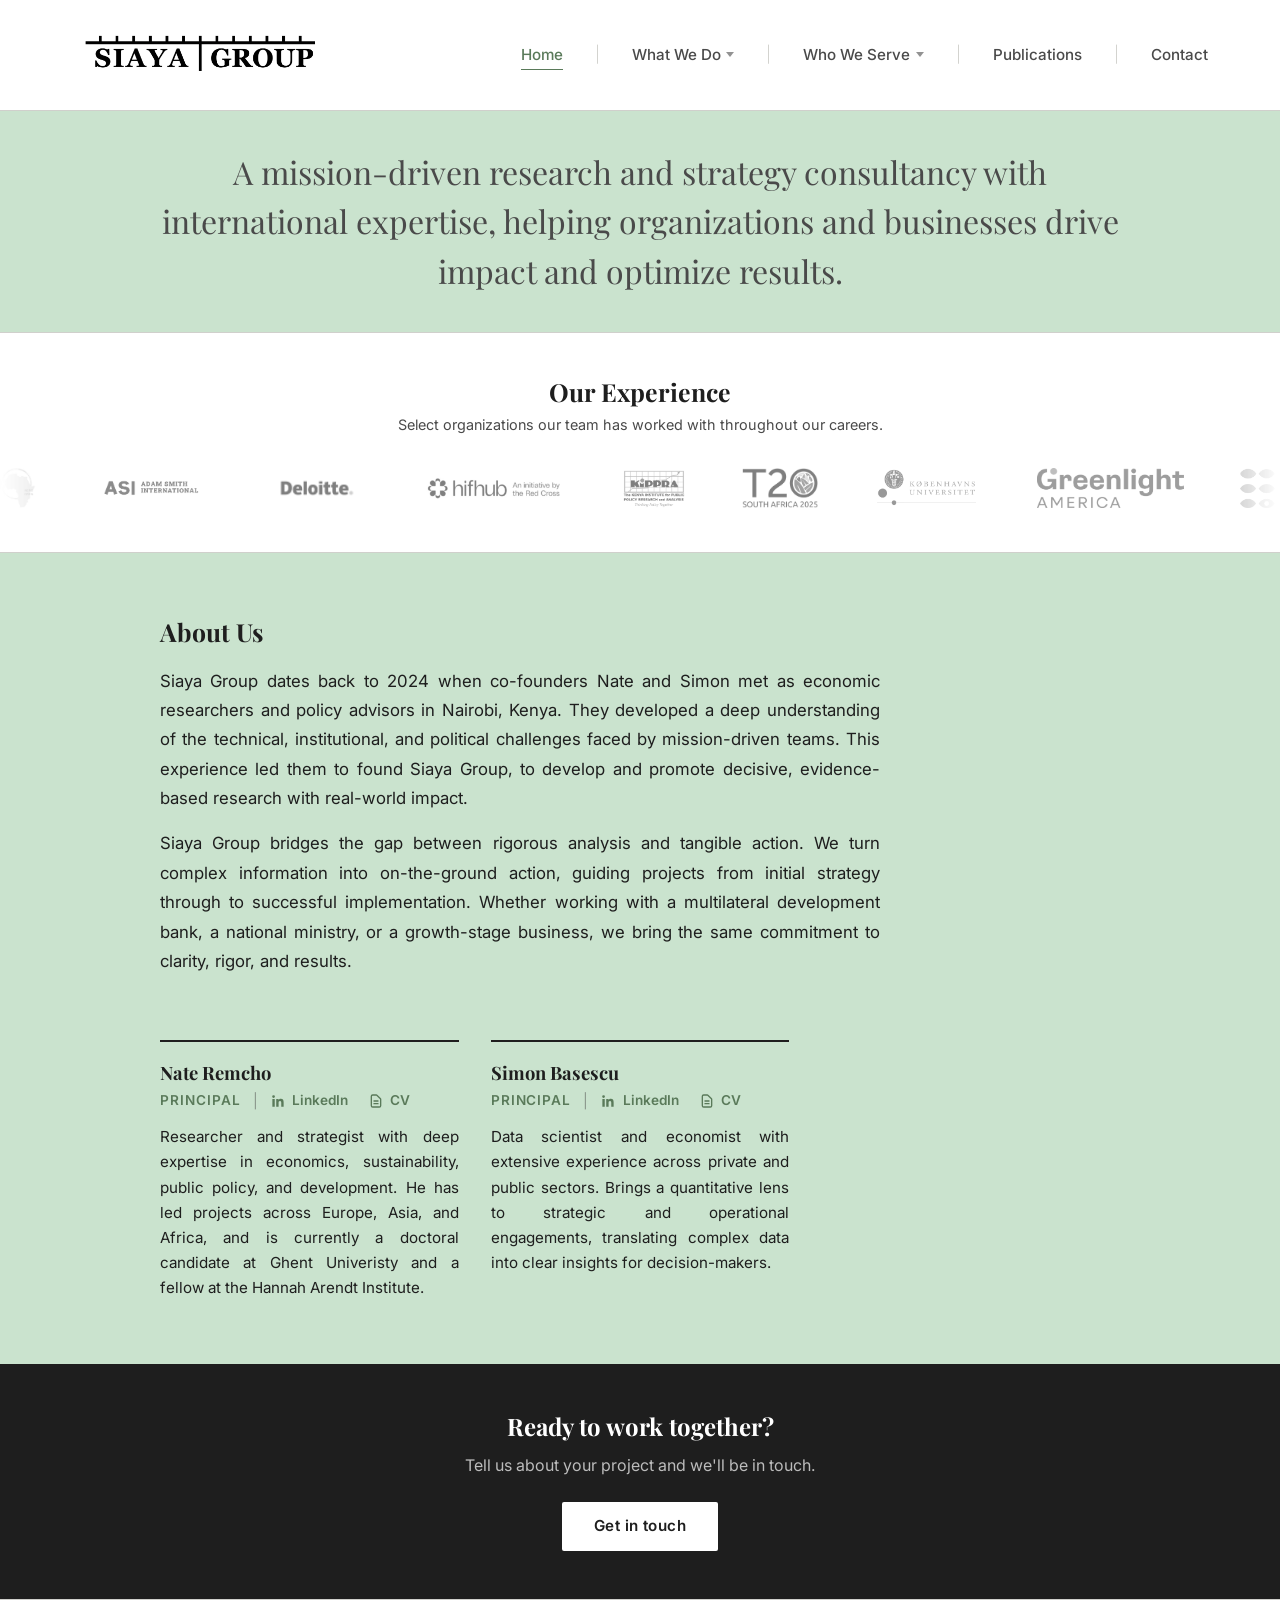
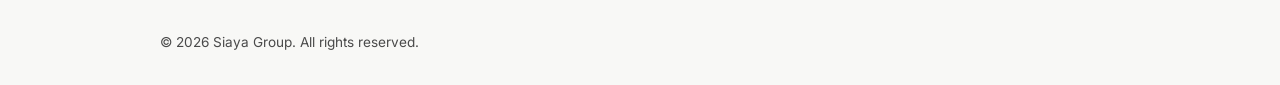
==== index.html @ 04e4b6ad "Initial commit: Siaya Group website Marketing site with home, publications, and contact pages." ====
<!DOCTYPE html>
<html lang="en">
<head>
  <meta charset="UTF-8" />
  <meta name="viewport" content="width=device-width, initial-scale=1.0" />
  <title>Siaya Group — Research & Strategy Consultancy</title>
  <meta name="description" content="A mission-driven research and strategy consultancy with international expertise, helping organizations and businesses drive impact and optimize results." />
  <link rel="preconnect" href="https://fonts.googleapis.com" />
  <link rel="preconnect" href="https://fonts.gstatic.com" crossorigin />
  <link href="https://fonts.googleapis.com/css2?family=Inter:wght@300;400;500;600;700;800&family=Playfair+Display:wght@400;700&display=swap" rel="stylesheet" />
  <link rel="stylesheet" href="styles.css" />
</head>
<body>

  <!-- ─── HEADER ──────────────────────────────────────────── -->
  <header>
    <div class="header-inner">
      <a href="index.html" class="logo" aria-label="Siaya Group home">
        <img src="logo.png" alt="Siaya Group" class="logo__mark" />
      </a>
      <nav aria-label="Main navigation">
        <a href="index.html" class="active">Home</a>
        <span class="nav-divider" aria-hidden="true">|</span>
        <details class="nav-dropdown">
          <summary>What We Do</summary>
          <div class="nav-dropdown__panel" role="list">
            <span role="listitem">Applied Research</span>
            <span role="listitem">Business Strategy</span>
            <span role="listitem">Advanced Analytics</span>
          </div>
        </details>
        <span class="nav-divider" aria-hidden="true">|</span>
        <details class="nav-dropdown">
          <summary>Who We Serve</summary>
          <div class="nav-dropdown__panel" role="list">
            <span role="listitem">Development Organizations</span>
            <span role="listitem">Governments</span>
            <span role="listitem">Businesses</span>
            <span role="listitem">NGOs</span>
          </div>
        </details>
        <span class="nav-divider" aria-hidden="true">|</span>
        <a href="publications.html">Publications</a>
        <span class="nav-divider" aria-hidden="true">|</span>
        <a href="contact.html">Contact</a>
      </nav>
    </div>
  </header>

  <main>

    <!-- ─── HERO ─────────────────────────────────────────── -->
    <section class="hero" aria-label="Introduction">
      <p class="hero__tagline">
        A mission-driven research and strategy consultancy with international
        expertise, helping organizations and businesses drive impact and
        optimize results.
      </p>
    </section>

    <!-- ─── EXPERIENCE ───────────────────────────────────── -->
    <section class="experience" aria-label="Our experience">
      <div class="experience__inner">
        <h2 class="experience__title">Our Experience</h2>
        <p class="experience__subtitle">Select organizations our team has worked with throughout our careers.</p>
      </div>
      <div class="experience__track-wrap">
        <div class="experience__track">
          <img src="experience_logos/AERC_logo.png" alt="AERC" class="experience__logo" />
          <img src="experience_logos/asinew_logo.png" alt="ASI" class="experience__logo" />
          <img src="experience_logos/Deloitte_logo.jpg" alt="Deloitte" class="experience__logo" />
          <img src="experience_logos/HIFHUB2_logo.png" alt="HIF Hub" class="experience__logo" />
          <img src="experience_logos/kippranew_logo.png" alt="KIPPRA" class="experience__logo" />
          <img src="experience_logos/T20-South-Africa-logo.jpg" alt="T20 South Africa" class="experience__logo" />
          <img src="experience_logos/UCPH_logo.png" alt="University of Copenhagen" class="experience__logo" />
          <img src="experience_logos/greenlight_logo.png" alt="Greenlight" class="experience__logo" />
          <img src="experience_logos/hai_logo.png" alt="HAI" class="experience__logo" />
          <img src="experience_logos/AERC_logo.png" alt="" class="experience__logo" aria-hidden="true" />
          <img src="experience_logos/asinew_logo.png" alt="" class="experience__logo" aria-hidden="true" />
          <img src="experience_logos/Deloitte_logo.jpg" alt="" class="experience__logo" aria-hidden="true" />
          <img src="experience_logos/HIFHUB2_logo.png" alt="" class="experience__logo" aria-hidden="true" />
          <img src="experience_logos/kippranew_logo.png" alt="" class="experience__logo" aria-hidden="true" />
          <img src="experience_logos/T20-South-Africa-logo.jpg" alt="" class="experience__logo" aria-hidden="true" />
          <img src="experience_logos/UCPH_logo.png" alt="" class="experience__logo" aria-hidden="true" />
          <img src="experience_logos/greenlight_logo.png" alt="" class="experience__logo" aria-hidden="true" />
          <img src="experience_logos/hai_logo.png" alt="" class="experience__logo" aria-hidden="true" />
        </div>
      </div>
    </section>

    <!-- ─── ABOUT ─────────────────────────────────────────── -->
    <section class="about" aria-labelledby="about-heading">
      <div class="about__inner">
        <h2 id="about-heading">About Us</h2>
        <p>
          Siaya Group dates back to 2024 when co-founders Nate and Simon met as
          economic researchers and policy advisors in Nairobi, Kenya. They developed a deep understanding of
          the technical, institutional, and political challenges faced by
          mission-driven teams. This experience led them to found Siaya Group, to develop and promote 
          decisive, evidence-based research with real-world impact. 
        </p>
        <p>
          Siaya Group bridges the gap between rigorous analysis and 
          tangible action. We turn complex information into on-the-ground action, 
          guiding projects from initial strategy through to successful implementation.
           Whether working with a multilateral development bank, a national ministry, 
           or a growth-stage business, we bring the same commitment to clarity, rigor, and results.
        </p>
      </div>
    </section>

    <!-- ─── TEAM ──────────────────────────────────────────── -->
    <section class="team" aria-labelledby="team-heading">
      <div class="team__inner">
        <div class="team__grid">
          <article class="team-card">
            <h3 class="team-card__name">Nate Remcho</h3>
            <div class="team-card__title-row">
              <p class="team-card__title">Principal</p>
              <span class="team-card__title-sep" aria-hidden="true">|</span>
              <div class="team-card__links">
                <a href="https://www.linkedin.com/in/nremcho/" target="_blank" rel="noopener noreferrer" class="team-card__link" aria-label="Nate Remcho on LinkedIn">
                  <svg class="team-card__link-icon" viewBox="0 0 24 24" fill="currentColor" aria-hidden="true"><path d="M20.447 20.452h-3.554v-5.569c0-1.328-.027-3.037-1.852-3.037-1.853 0-2.136 1.445-2.136 2.939v5.667H9.351V9h3.414v1.561h.046c.477-.9 1.637-1.85 3.37-1.85 3.601 0 4.267 2.37 4.267 5.455v6.286zM5.337 7.433a2.062 2.062 0 11-.001-4.124 2.062 2.062 0 010 4.124zM7.114 20.452H3.558V9h3.556v11.452z"/></svg>
                  LinkedIn
                </a>
                <a href="CVs/Nate_CV.pdf" target="_blank" rel="noopener noreferrer" class="team-card__link" aria-label="Nate Remcho's CV (PDF)">
                  <svg class="team-card__link-icon" viewBox="0 0 24 24" fill="none" stroke="currentColor" stroke-width="2" aria-hidden="true"><path stroke-linecap="round" stroke-linejoin="round" d="M9 12h6m-6 4h6m2 5H7a2 2 0 01-2-2V5a2 2 0 012-2h5.586a1 1 0 01.707.293l5.414 5.414a1 1 0 01.293.707V19a2 2 0 01-2 2z" /></svg>
                  CV
                </a>
              </div>
            </div>
            <p class="team-card__bio">
              Researcher and strategist with deep expertise in economics, sustainability,
              public policy, and development. He has led projects across Europe, Asia, and Africa, and is currently a doctoral candidate
              at Ghent Univeristy and a fellow at the Hannah Arendt Institute.
            </p>
          </article>
          <article class="team-card">
            <h3 class="team-card__name">Simon Basescu</h3>
            <div class="team-card__title-row">
              <p class="team-card__title">Principal</p>
              <span class="team-card__title-sep" aria-hidden="true">|</span>
              <div class="team-card__links">
                <a href="https://www.linkedin.com/in/simonbasescu/" target="_blank" rel="noopener noreferrer" class="team-card__link" aria-label="Simon Basescu on LinkedIn">
                  <svg class="team-card__link-icon" viewBox="0 0 24 24" fill="currentColor" aria-hidden="true"><path d="M20.447 20.452h-3.554v-5.569c0-1.328-.027-3.037-1.852-3.037-1.853 0-2.136 1.445-2.136 2.939v5.667H9.351V9h3.414v1.561h.046c.477-.9 1.637-1.85 3.37-1.85 3.601 0 4.267 2.37 4.267 5.455v6.286zM5.337 7.433a2.062 2.062 0 11-.001-4.124 2.062 2.062 0 010 4.124zM7.114 20.452H3.558V9h3.556v11.452z"/></svg>
                  LinkedIn
                </a>
                <a href="CVs/Basescu_Resume.pdf" target="_blank" rel="noopener noreferrer" class="team-card__link" aria-label="Simon Basescu's CV (PDF)">
                  <svg class="team-card__link-icon" viewBox="0 0 24 24" fill="none" stroke="currentColor" stroke-width="2" aria-hidden="true"><path stroke-linecap="round" stroke-linejoin="round" d="M9 12h6m-6 4h6m2 5H7a2 2 0 01-2-2V5a2 2 0 012-2h5.586a1 1 0 01.707.293l5.414 5.414a1 1 0 01.293.707V19a2 2 0 01-2 2z" /></svg>
                  CV
                </a>
              </div>
            </div>
            <p class="team-card__bio">
              Data scientist and economist with extensive experience across private and public
              sectors. Brings a quantitative lens to strategic and operational engagements,
              translating complex data into clear insights for
              decision-makers.
            </p>
          </article>
        </div>
      </div>
    </section>

    <!-- ─── CTA ───────────────────────────────────────────── -->
    <section class="cta-strip" aria-label="Get in touch">
      <h2>Ready to work together?</h2>
      <p>Tell us about your project and we'll be in touch.</p>
      <a href="contact.html" class="btn btn--light">Get in touch</a>
    </section>

  </main>

  <!-- ─── FOOTER ───────────────────────────────────────────── -->
  <footer>
    <div class="footer-inner">
      <span class="footer__copy">&copy; 2026 Siaya Group. All rights reserved.</span>
    </div>
  </footer>

  <script src="nav.js" defer></script>
</body>
</html>
---- styles.css ----
*, *::before, *::after {
  box-sizing: border-box;
  margin: 0;
  padding: 0;
}

:root {
  --sage: #cae3ce;
  --sage-dark: #9ab89a;
  --sage-text: #5a7a5a;
  --ink: #1e1e1e;
  --ink-light: #4a4a4a;
  --white: #ffffff;
  --off-white: #f8f8f6;
  --border: #d0d0cc;
  --font-serif: 'Playfair Display', Georgia, 'Times New Roman', serif;
  --font-sans: 'Inter', system-ui, -apple-system, sans-serif;
}

html {
  scroll-behavior: smooth;
}

body {
  font-family: var(--font-sans);
  color: var(--ink);
  background: var(--white);
  line-height: 1.6;
  font-size: 16px;
  -webkit-font-smoothing: antialiased;
}

/* ─── TYPOGRAPHY ─────────────────────────────────────────── */

h1, h2, h3, h4 {
  font-family: var(--font-serif);
  font-weight: 700;
  line-height: 1.2;
}

/* ─── LAYOUT ─────────────────────────────────────────────── */

.container {
  max-width: 960px;
  margin: 0 auto;
  padding: 0 2rem;
}

.container--wide {
  max-width: 1200px;
  margin: 0 auto;
  padding: 0 2rem;
}

/* ─── HEADER / NAV ───────────────────────────────────────── */

header {
  border-bottom: 1px solid var(--border);
  background: var(--white);
  position: sticky;
  top: 0;
  z-index: 100;
}

.header-inner {
  display: flex;
  align-items: center;
  justify-content: space-between;
  padding: 1.25rem 2rem;
  max-width: 1200px;
  margin: 0 auto;
}

/* Logo */
.logo {
  display: flex;
  align-items: center;
  text-decoration: none;
  color: var(--ink);
}

.logo__mark {
  display: block;
  width: 260px;
  max-width: 100%;
  height: auto;
}

/* Nav */
nav {
  display: flex;
  gap: 2rem;
  align-items: center;
}

nav a {
  text-decoration: none;
  font-size: 0.95rem;
  font-weight: 500;
  color: var(--ink-light);
  transition: color 0.2s;
  position: relative;
}

nav a::after {
  content: '';
  position: absolute;
  bottom: -3px;
  left: 0;
  width: 0;
  height: 1.5px;
  background: var(--sage-text);
  transition: width 0.2s;
}

nav a:hover,
nav a.active {
  color: var(--sage-text);
}

nav a:hover::after,
nav a.active::after {
  width: 100%;
}

.nav-divider {
  color: var(--border);
  font-weight: 300;
}

/* Nav dropdowns */
.nav-dropdown {
  position: relative;
}

.nav-dropdown summary {
  list-style: none;
  cursor: pointer;
  font-size: 0.95rem;
  font-weight: 500;
  color: var(--ink-light);
  display: flex;
  align-items: center;
  gap: 0.35rem;
  transition: color 0.2s;
}

.nav-dropdown summary::-webkit-details-marker {
  display: none;
}

.nav-dropdown summary::after {
  content: '';
  width: 0;
  height: 0;
  border-left: 4px solid transparent;
  border-right: 4px solid transparent;
  border-top: 5px solid currentColor;
  opacity: 0.6;
  transition: transform 0.2s;
}

.nav-dropdown[open] summary::after {
  transform: rotate(180deg);
}

.nav-dropdown summary:hover {
  color: var(--sage-text);
}

.nav-dropdown__panel {
  position: absolute;
  top: calc(100% + 0.9rem);
  left: 50%;
  transform: translateX(-50%);
  background: var(--white);
  border: 1px solid var(--border);
  border-radius: 4px;
  box-shadow: 0 10px 28px rgba(0, 0, 0, 0.1);
  padding: 0.85rem 1.5rem;
  display: flex;
  flex-direction: column;
  gap: 0.65rem;
  min-width: 220px;
  z-index: 200;
}

.nav-dropdown__panel span {
  font-size: 0.9rem;
  color: var(--ink-light);
  white-space: nowrap;
}

/* ─── HERO ───────────────────────────────────────────────── */

.hero {
  padding: 2.25rem 2rem;
  text-align: center;
  background: var(--sage);
}

.hero__tagline {
  font-family: var(--font-serif);
  font-size: clamp(1.4rem, 3vw, 2rem);
  font-weight: 400;
  color: var(--ink-light);
  max-width: 980px;
  margin: 0 auto;
  line-height: 1.55;
}

/* ─── EXPERIENCE ─────────────────────────────────────────── */

.experience {
  background: var(--white);
  border-top: 1px solid var(--border);
  border-bottom: 1px solid var(--border);
  padding: 2.75rem 0;
}

.experience__inner {
  max-width: 960px;
  margin: 0 auto;
  padding: 0 2rem;
  text-align: center;
  margin-bottom: 2rem;
}

.experience__title {
  font-size: 1.55rem;
  color: var(--ink);
  margin-bottom: 0.4rem;
}

.experience__subtitle {
  font-size: 0.9rem;
  color: var(--ink-light);
}

.experience__track-wrap {
  overflow: hidden;
  width: 100%;
  -webkit-mask-image: linear-gradient(to right, transparent, black 8%, black 92%, transparent);
  mask-image: linear-gradient(to right, transparent, black 8%, black 92%, transparent);
}

.experience__track {
  display: flex;
  align-items: center;
  gap: 3.5rem;
  width: max-content;
  animation: experience-scroll 42s linear infinite;
  will-change: transform;
}

.experience__track:hover {
  animation-play-state: paused;
}

.experience__logo {
  height: 40px;
  width: auto;
  object-fit: contain;
  filter: grayscale(100%);
  opacity: 0.5;
  transition: filter 0.25s, opacity 0.25s;
  flex-shrink: 0;
}

.experience__logo:hover {
  filter: grayscale(0%);
  opacity: 1;
}

@keyframes experience-scroll {
  from { transform: translate3d(0, 0, 0); }
  to { transform: translate3d(-50%, 0, 0); }
}

@media (prefers-reduced-motion: reduce) {
  .experience__track {
    animation: none;
  }
  .experience__track-wrap {
    overflow-x: auto;
  }
}

/* ─── ABOUT ──────────────────────────────────────────────── */

.about {
  padding: 4rem 2rem;
  background: var(--sage);
}

.about__inner {
  max-width: 960px;
  margin: 0 auto;
}

.about h2 {
  font-size: 1.55rem;
  margin-bottom: 1.25rem;
  color: var(--ink);
}

.about p {
  font-size: 1.05rem;
  color: var(--ink);
  max-width: 720px;
  line-height: 1.75;
  margin-bottom: 1rem;
  text-align: justify;
  hyphens: auto;
}

.about p:last-child {
  margin-bottom: 0;
}

/* ─── TEAM ───────────────────────────────────────────────── */

.team {
  padding: 0 2rem 4rem;
  background: var(--sage);
}

.team__inner {
  max-width: 960px;
  margin: 0 auto;
}

.team h2 {
  font-size: 1.55rem;
  margin-bottom: 2rem;
  color: var(--ink);
}

.team__grid {
  display: grid;
  grid-template-columns: repeat(auto-fill, minmax(260px, 1fr));
  gap: 2rem;
}

.team-card {
  border-top: 2px solid var(--ink);
  padding-top: 1.25rem;
}

.team-card__name {
  font-family: var(--font-serif);
  font-size: 1.15rem;
  color: var(--ink);
  margin-bottom: 0.3rem;
}

.team-card__title-row {
  display: flex;
  align-items: center;
  flex-wrap: wrap;
  gap: 0.75rem;
  margin-bottom: 0.75rem;
}

.team-card__title {
  font-size: 0.85rem;
  font-weight: 600;
  letter-spacing: 0.07em;
  text-transform: uppercase;
  color: var(--sage-text);
}

.team-card__title-sep {
  color: var(--ink-light);
  opacity: 0.5;
  font-size: 0.9rem;
}

.team-card__bio {
  font-size: 0.95rem;
  color: var(--ink);
  line-height: 1.65;
  text-align: justify;
  hyphens: auto;
}

.team-card__links {
  display: flex;
  gap: 1.25rem;
}

.team-card__link {
  display: inline-flex;
  align-items: center;
  gap: 0.4rem;
  font-size: 0.85rem;
  font-weight: 600;
  color: var(--sage-text);
  text-decoration: none;
  transition: color 0.2s;
}

.team-card__link:hover {
  color: var(--ink);
}

.team-card__link-icon {
  width: 16px;
  height: 16px;
  flex-shrink: 0;
}

/* ─── CTA STRIP ──────────────────────────────────────────── */

.cta-strip {
  background: var(--ink);
  color: var(--white);
  padding: 3rem 2rem;
  text-align: center;
}

.cta-strip h2 {
  font-size: 1.5rem;
  color: var(--white);
  margin-bottom: 0.75rem;
}

.cta-strip p {
  color: rgba(255,255,255,0.7);
  margin-bottom: 1.5rem;
  font-size: 1rem;
}

.btn {
  display: inline-block;
  padding: 0.75rem 2rem;
  border-radius: 2px;
  font-size: 0.95rem;
  font-weight: 600;
  text-decoration: none;
  letter-spacing: 0.03em;
  transition: background 0.2s, color 0.2s;
  cursor: pointer;
  border: none;
}

.btn--light {
  background: var(--white);
  color: var(--ink);
}

.btn--light:hover {
  background: var(--sage);
  color: var(--ink);
}

.btn--sage {
  background: var(--sage-text);
  color: var(--white);
}

.btn--sage:hover {
  background: #4a6a4a;
}

/* ─── FOOTER ─────────────────────────────────────────────── */

footer {
  border-top: 1px solid var(--border);
  padding: 2rem;
  background: var(--off-white);
}

.footer-inner {
  max-width: 960px;
  margin: 0 auto;
  display: flex;
  justify-content: space-between;
  align-items: center;
  flex-wrap: wrap;
  gap: 1rem;
}

.footer__copy {
  font-size: 0.85rem;
  color: var(--ink-light);
}

.footer__links {
  display: flex;
  gap: 1.5rem;
}

.footer__links a {
  font-size: 0.85rem;
  color: var(--ink-light);
  text-decoration: none;
  transition: color 0.2s;
}

.footer__links a:hover {
  color: var(--sage-text);
}

/* ─── PUBLICATIONS PAGE ──────────────────────────────────── */

.page-hero {
  padding: 3.5rem 2rem 3rem;
  border-bottom: 1px solid var(--border);
  background: var(--off-white);
}

.page-hero__inner {
  max-width: 960px;
  margin: 0 auto;
}

.page-hero h1 {
  font-size: 2.2rem;
  color: var(--ink);
  margin-bottom: 0.5rem;
}

.page-hero p {
  font-size: 1.05rem;
  color: var(--ink-light);
  max-width: 560px;
}

.publications-section {
  padding: 3.5rem 2rem;
  background: var(--white);
}

.publications-section__inner {
  max-width: 960px;
  margin: 0 auto;
}

.publications-section__heading {
  font-size: 1.55rem;
  margin-bottom: 1.5rem;
  color: var(--ink);
}

.pub-list {
  display: flex;
  flex-direction: column;
  gap: 0;
}

.pub-item--simple {
  display: flex;
  align-items: center;
  justify-content: space-between;
  gap: 1.5rem;
  padding: 1.35rem 0;
  border-bottom: 1px solid var(--border);
  text-decoration: none;
  color: inherit;
  transition: background 0.15s;
}

.pub-item--simple:first-child {
  border-top: 1px solid var(--border);
}

.pub-item--simple:hover .pub-item__title {
  color: var(--sage-text);
}

.pub-item__title {
  font-family: var(--font-serif);
  font-size: 1.1rem;
  font-weight: 700;
  color: var(--ink);
  transition: color 0.2s;
  line-height: 1.35;
}

.pub-item__external {
  width: 18px;
  height: 18px;
  color: var(--sage-text);
  flex-shrink: 0;
}

/* ─── CONTACT ────────────────────────────────────────────── */

.contact-section {
  padding: 4rem 2rem;
  background: var(--off-white);
}

.contact-section__inner {
  max-width: 960px;
  margin: 0 auto;
  display: grid;
  grid-template-columns: 1fr 1.4fr;
  gap: 4rem;
  align-items: start;
}

.contact-info h2 {
  font-size: 1.55rem;
  margin-bottom: 1rem;
}

.contact-info p {
  font-size: 1rem;
  color: var(--ink-light);
  line-height: 1.7;
  margin-bottom: 1.5rem;
}

.contact-detail {
  margin-bottom: 0.75rem;
}

.contact-detail__label {
  font-size: 0.75rem;
  font-weight: 600;
  letter-spacing: 0.08em;
  text-transform: uppercase;
  color: var(--sage-text);
  display: block;
  margin-bottom: 0.15rem;
}

.contact-detail__value {
  font-size: 0.95rem;
  color: var(--ink-light);
}

.contact-detail__value a {
  color: var(--ink-light);
  text-decoration: none;
}

.contact-detail__value a:hover {
  color: var(--sage-text);
}

.contact-form {
  background: var(--white);
  padding: 2rem;
  border: 1px solid var(--border);
}

.form-group {
  margin-bottom: 1.25rem;
}

.form-group label {
  display: block;
  font-size: 0.85rem;
  font-weight: 600;
  color: var(--ink);
  margin-bottom: 0.4rem;
  letter-spacing: 0.02em;
}

.form-group input,
.form-group select,
.form-group textarea {
  width: 100%;
  padding: 0.65rem 0.85rem;
  border: 1.5px solid var(--border);
  background: var(--white);
  font-family: var(--font-sans);
  font-size: 0.95rem;
  color: var(--ink);
  outline: none;
  transition: border-color 0.2s;
  border-radius: 2px;
}

.form-group input:focus,
.form-group select:focus,
.form-group textarea:focus {
  border-color: var(--sage-text);
}

.form-group textarea {
  resize: vertical;
  min-height: 120px;
}

.form-row {
  display: grid;
  grid-template-columns: 1fr 1fr;
  gap: 1rem;
}

/* ─── RESPONSIVE ─────────────────────────────────────────── */

@media (max-width: 700px) {
  .header-inner {
    flex-direction: column;
    gap: 1rem;
    padding: 1rem;
  }

  nav {
    gap: 1.25rem;
  }

  .hero {
    padding: 1.75rem 1.25rem;
  }

  .hero__tagline {
    font-size: 1.3rem;
  }

  .nav-dropdown__panel {
    position: static;
    transform: none;
    box-shadow: none;
    border: none;
    background: transparent;
    padding: 0.5rem 0 0;
    align-items: center;
    min-width: 0;
  }

  .contact-section__inner {
    grid-template-columns: 1fr;
    gap: 2rem;
  }

  .form-row {
    grid-template-columns: 1fr;
  }

  .footer-inner {
    flex-direction: column;
    align-items: flex-start;
  }
}
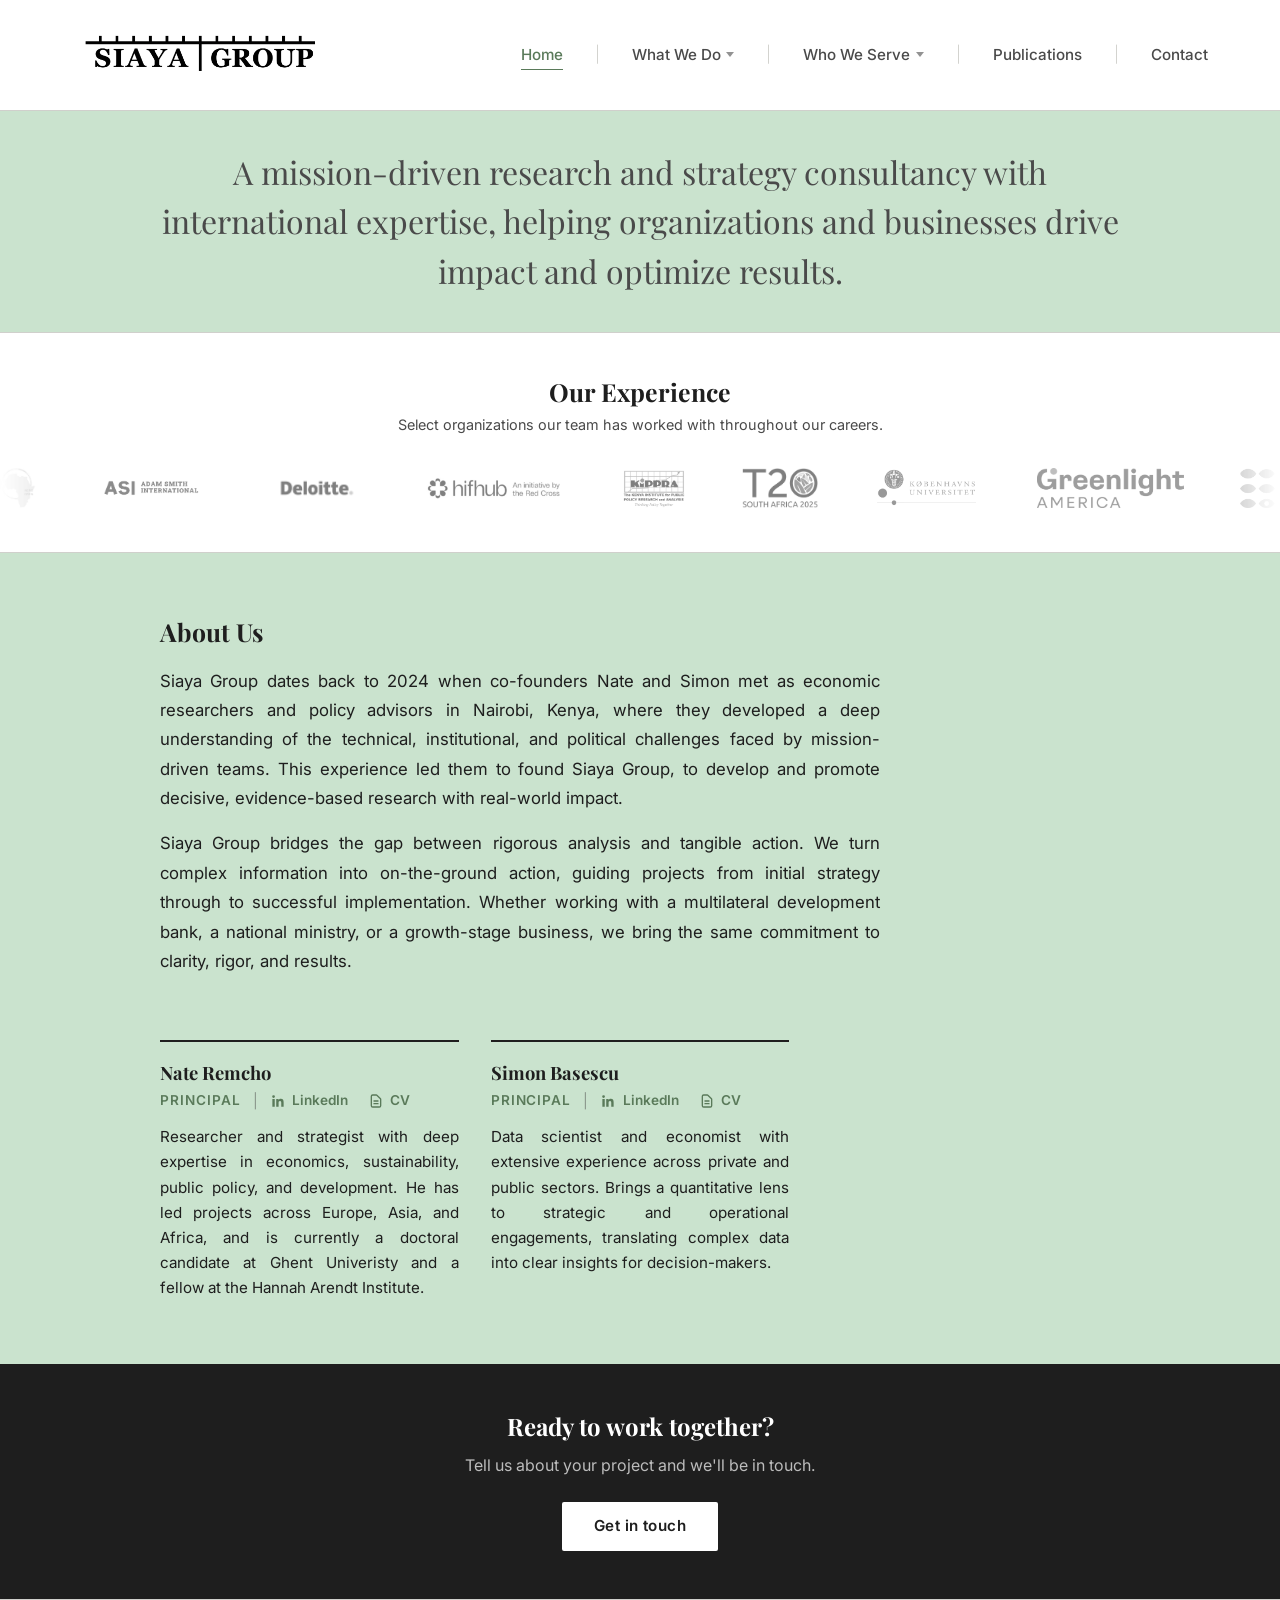
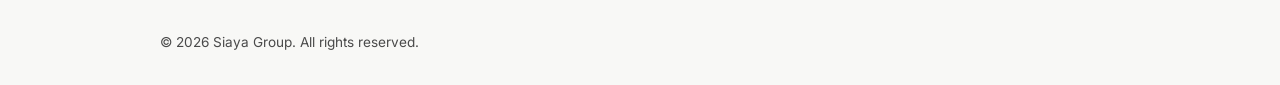
==== commit e7e6e8ab: "Widen page-hero paragraph so contact page intro fits on one line" ====
--- a/index.html
+++ b/index.html
@@ -94,7 +94,7 @@
         <h2 id="about-heading">About Us</h2>
         <p>
           Siaya Group dates back to 2024 when co-founders Nate and Simon met as
-          economic researchers and policy advisors in Nairobi, Kenya. They developed a deep understanding of
+          economic researchers and policy advisors in Nairobi, Kenya, where they developed a deep understanding of
           the technical, institutional, and political challenges faced by
           mission-driven teams. This experience led them to found Siaya Group, to develop and promote 
           decisive, evidence-based research with real-world impact. 
@@ -123,7 +123,7 @@
                   <svg class="team-card__link-icon" viewBox="0 0 24 24" fill="currentColor" aria-hidden="true"><path d="M20.447 20.452h-3.554v-5.569c0-1.328-.027-3.037-1.852-3.037-1.853 0-2.136 1.445-2.136 2.939v5.667H9.351V9h3.414v1.561h.046c.477-.9 1.637-1.85 3.37-1.85 3.601 0 4.267 2.37 4.267 5.455v6.286zM5.337 7.433a2.062 2.062 0 11-.001-4.124 2.062 2.062 0 010 4.124zM7.114 20.452H3.558V9h3.556v11.452z"/></svg>
                   LinkedIn
                 </a>
-                <a href="CVs/Nate_CV.pdf" target="_blank" rel="noopener noreferrer" class="team-card__link" aria-label="Nate Remcho's CV (PDF)">
+                <a href="resumes/Nate_CV.pdf" target="_blank" rel="noopener noreferrer" class="team-card__link" aria-label="Nate Remcho's CV (PDF)">
                   <svg class="team-card__link-icon" viewBox="0 0 24 24" fill="none" stroke="currentColor" stroke-width="2" aria-hidden="true"><path stroke-linecap="round" stroke-linejoin="round" d="M9 12h6m-6 4h6m2 5H7a2 2 0 01-2-2V5a2 2 0 012-2h5.586a1 1 0 01.707.293l5.414 5.414a1 1 0 01.293.707V19a2 2 0 01-2 2z" /></svg>
                   CV
                 </a>
@@ -145,7 +145,7 @@
                   <svg class="team-card__link-icon" viewBox="0 0 24 24" fill="currentColor" aria-hidden="true"><path d="M20.447 20.452h-3.554v-5.569c0-1.328-.027-3.037-1.852-3.037-1.853 0-2.136 1.445-2.136 2.939v5.667H9.351V9h3.414v1.561h.046c.477-.9 1.637-1.85 3.37-1.85 3.601 0 4.267 2.37 4.267 5.455v6.286zM5.337 7.433a2.062 2.062 0 11-.001-4.124 2.062 2.062 0 010 4.124zM7.114 20.452H3.558V9h3.556v11.452z"/></svg>
                   LinkedIn
                 </a>
-                <a href="CVs/Basescu_Resume.pdf" target="_blank" rel="noopener noreferrer" class="team-card__link" aria-label="Simon Basescu's CV (PDF)">
+                <a href="resumes/Basescu_Resume.pdf" target="_blank" rel="noopener noreferrer" class="team-card__link" aria-label="Simon Basescu's CV (PDF)">
                   <svg class="team-card__link-icon" viewBox="0 0 24 24" fill="none" stroke="currentColor" stroke-width="2" aria-hidden="true"><path stroke-linecap="round" stroke-linejoin="round" d="M9 12h6m-6 4h6m2 5H7a2 2 0 01-2-2V5a2 2 0 012-2h5.586a1 1 0 01.707.293l5.414 5.414a1 1 0 01.293.707V19a2 2 0 01-2 2z" /></svg>
                   CV
                 </a>
--- a/styles.css
+++ b/styles.css
@@ -524,7 +524,7 @@
 .page-hero p {
   font-size: 1.05rem;
   color: var(--ink-light);
-  max-width: 560px;
+  max-width: 660px;
 }
 
 .publications-section {
@@ -601,6 +601,16 @@
   align-items: start;
 }
 
+.contact-section__inner--centered {
+  display: block;
+  max-width: 480px;
+  text-align: center;
+}
+
+.contact-section__inner--centered .contact-detail {
+  margin-bottom: 1rem;
+}
+
 .contact-info h2 {
   font-size: 1.55rem;
   margin-bottom: 1rem;
@@ -639,57 +649,6 @@
 
 .contact-detail__value a:hover {
   color: var(--sage-text);
-}
-
-.contact-form {
-  background: var(--white);
-  padding: 2rem;
-  border: 1px solid var(--border);
-}
-
-.form-group {
-  margin-bottom: 1.25rem;
-}
-
-.form-group label {
-  display: block;
-  font-size: 0.85rem;
-  font-weight: 600;
-  color: var(--ink);
-  margin-bottom: 0.4rem;
-  letter-spacing: 0.02em;
-}
-
-.form-group input,
-.form-group select,
-.form-group textarea {
-  width: 100%;
-  padding: 0.65rem 0.85rem;
-  border: 1.5px solid var(--border);
-  background: var(--white);
-  font-family: var(--font-sans);
-  font-size: 0.95rem;
-  color: var(--ink);
-  outline: none;
-  transition: border-color 0.2s;
-  border-radius: 2px;
-}
-
-.form-group input:focus,
-.form-group select:focus,
-.form-group textarea:focus {
-  border-color: var(--sage-text);
-}
-
-.form-group textarea {
-  resize: vertical;
-  min-height: 120px;
-}
-
-.form-row {
-  display: grid;
-  grid-template-columns: 1fr 1fr;
-  gap: 1rem;
 }
 
 /* ─── RESPONSIVE ─────────────────────────────────────────── */
@@ -729,10 +688,6 @@
     gap: 2rem;
   }
 
-  .form-row {
-    grid-template-columns: 1fr;
-  }
-
   .footer-inner {
     flex-direction: column;
     align-items: flex-start;
